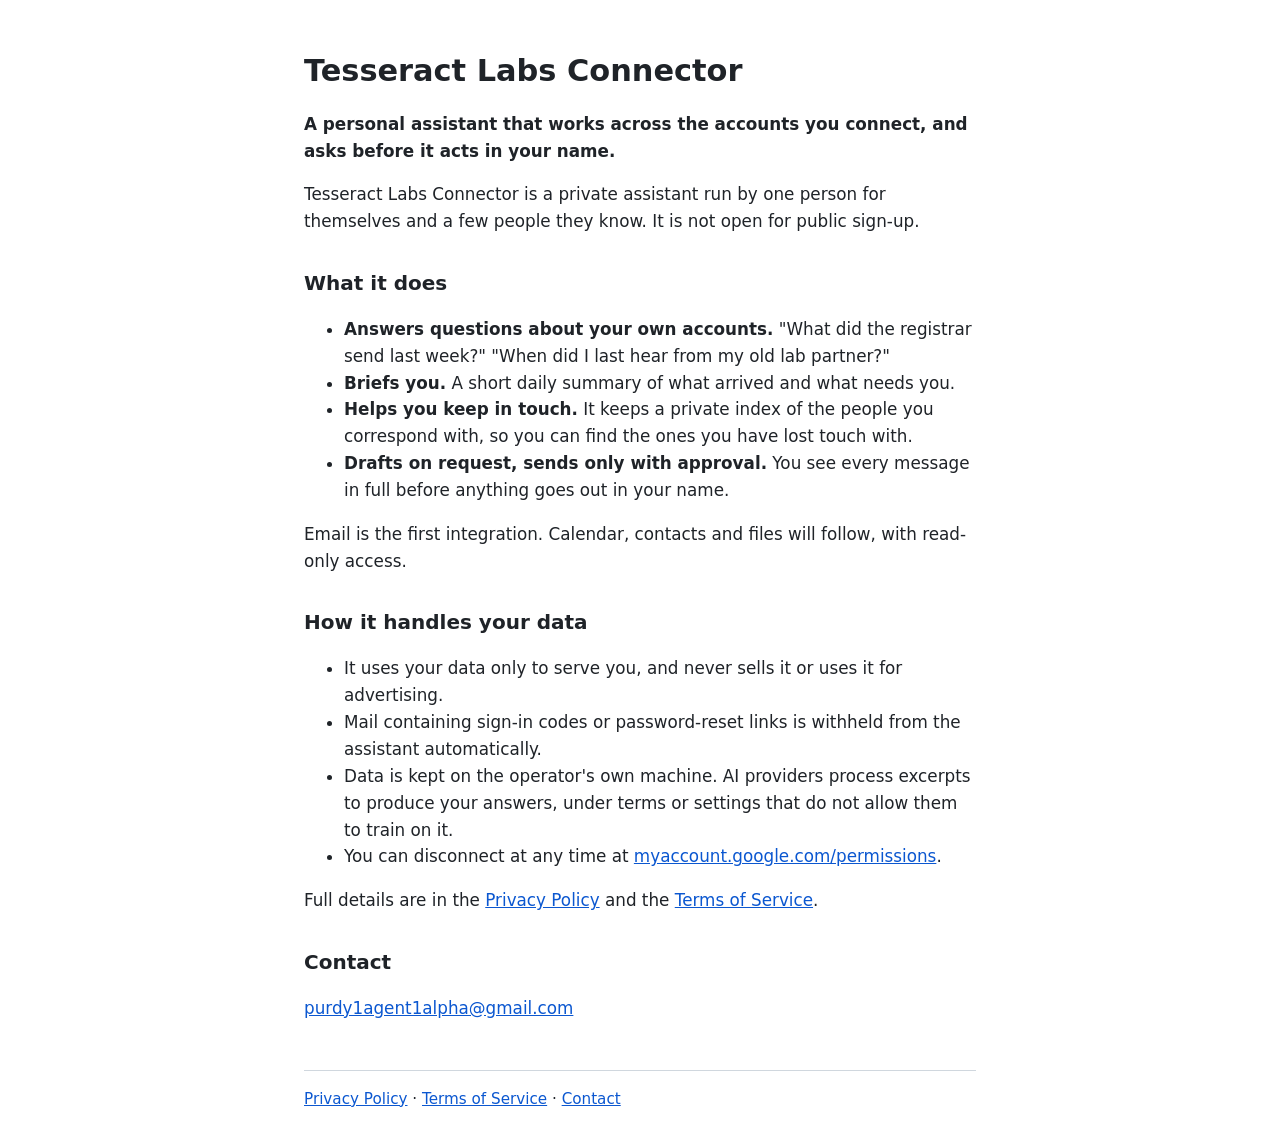
==== index.html @ a89986ef "Tesseract Labs Connector: homepage, privacy policy and terms" ====
<!doctype html>
<html lang="en">
<head>
<meta charset="utf-8">
<meta name="viewport" content="width=device-width, initial-scale=1">
<title>Tesseract Labs Connector</title>
<meta name="description" content="A personal assistant that works across the accounts you connect, and asks before it acts in your name.">
<link rel="stylesheet" href="/style.css">
</head>
<body>
<main>
<h1>Tesseract Labs Connector</h1>

<p><strong>A personal assistant that works across the accounts you connect, and asks before it
acts in your name.</strong></p>

<p>Tesseract Labs Connector is a private assistant run by one person for themselves and a few
people they know. It is not open for public sign-up.</p>

<h2>What it does</h2>
<ul>
<li><strong>Answers questions about your own accounts.</strong> "What did the registrar send last
week?" "When did I last hear from my old lab partner?"</li>
<li><strong>Briefs you.</strong> A short daily summary of what arrived and what needs you.</li>
<li><strong>Helps you keep in touch.</strong> It keeps a private index of the people you correspond
with, so you can find the ones you have lost touch with.</li>
<li><strong>Drafts on request, sends only with approval.</strong> You see every message in full
before anything goes out in your name.</li>
</ul>

<p>Email is the first integration. Calendar, contacts and files will follow, with read-only access.</p>

<h2>How it handles your data</h2>
<ul>
<li>It uses your data only to serve you, and never sells it or uses it for advertising.</li>
<li>Mail containing sign-in codes or password-reset links is withheld from the assistant
automatically.</li>
<li>Data is kept on the operator's own machine. AI providers process excerpts to produce
your answers, under terms or settings that do not allow them to train on it.</li>
<li>You can disconnect at any time at
<a href="https://myaccount.google.com/permissions">myaccount.google.com/permissions</a>.</li>
</ul>

<p>Full details are in the <a href="https://tesseractlabs.online/privacy">Privacy Policy</a> and the
<a href="https://tesseractlabs.online/terms">Terms of Service</a>.</p>

<h2>Contact</h2>
<p><a href="mailto:purdy1agent1alpha@gmail.com">purdy1agent1alpha@gmail.com</a></p>
</main>
<footer>
<a href="/privacy">Privacy Policy</a> · <a href="/terms">Terms of Service</a> ·
<a href="mailto:purdy1agent1alpha@gmail.com">Contact</a>
</footer>
</body>
</html>
---- style.css ----
body {
  max-width: 42rem;
  margin: 0 auto;
  padding: 2rem 1.25rem;
  font: 1.05rem/1.6 system-ui, -apple-system, "Segoe UI", sans-serif;
  color: #1f2328;
  background: #fff;
}
h1 { font-size: 1.9rem; line-height: 1.25; }
h2 { font-size: 1.25rem; margin-top: 2rem; }
a { color: #0b57d0; }
footer {
  margin-top: 3rem;
  padding-top: 1rem;
  border-top: 1px solid #d0d7de;
  font-size: 0.95rem;
}
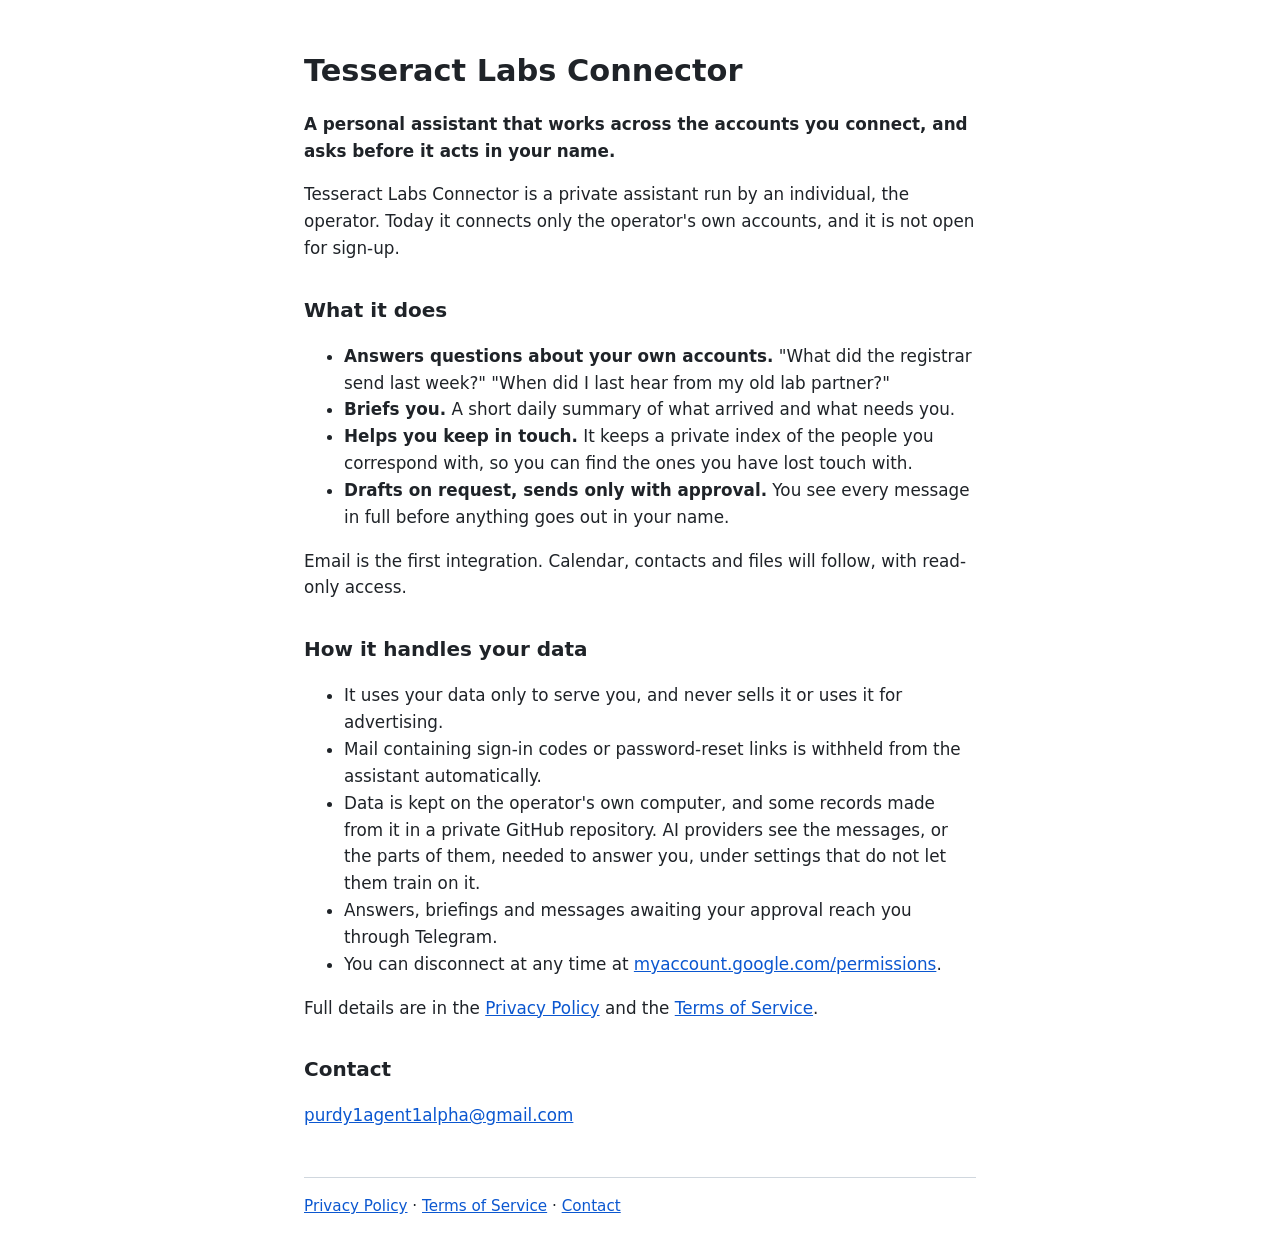
==== commit 49d44688: "T-163: correct the privacy policy, terms and homepage where the quality pass found them untrue The o" ====
--- a/index.html
+++ b/index.html
@@ -14,8 +14,8 @@
 <p><strong>A personal assistant that works across the accounts you connect, and asks before it
 acts in your name.</strong></p>
 
-<p>Tesseract Labs Connector is a private assistant run by one person for themselves and a few
-people they know. It is not open for public sign-up.</p>
+<p>Tesseract Labs Connector is a private assistant run by an individual, the operator. Today it
+connects only the operator's own accounts, and it is not open for sign-up.</p>
 
 <h2>What it does</h2>
 <ul>
@@ -35,8 +35,10 @@
 <li>It uses your data only to serve you, and never sells it or uses it for advertising.</li>
 <li>Mail containing sign-in codes or password-reset links is withheld from the assistant
 automatically.</li>
-<li>Data is kept on the operator's own machine. AI providers process excerpts to produce
-your answers, under terms or settings that do not allow them to train on it.</li>
+<li>Data is kept on the operator's own computer, and some records made from it in a private
+GitHub repository. AI providers see the messages, or the parts of
+them, needed to answer you, under settings that do not let them train on it.</li>
+<li>Answers, briefings and messages awaiting your approval reach you through Telegram.</li>
 <li>You can disconnect at any time at
 <a href="https://myaccount.google.com/permissions">myaccount.google.com/permissions</a>.</li>
 </ul>
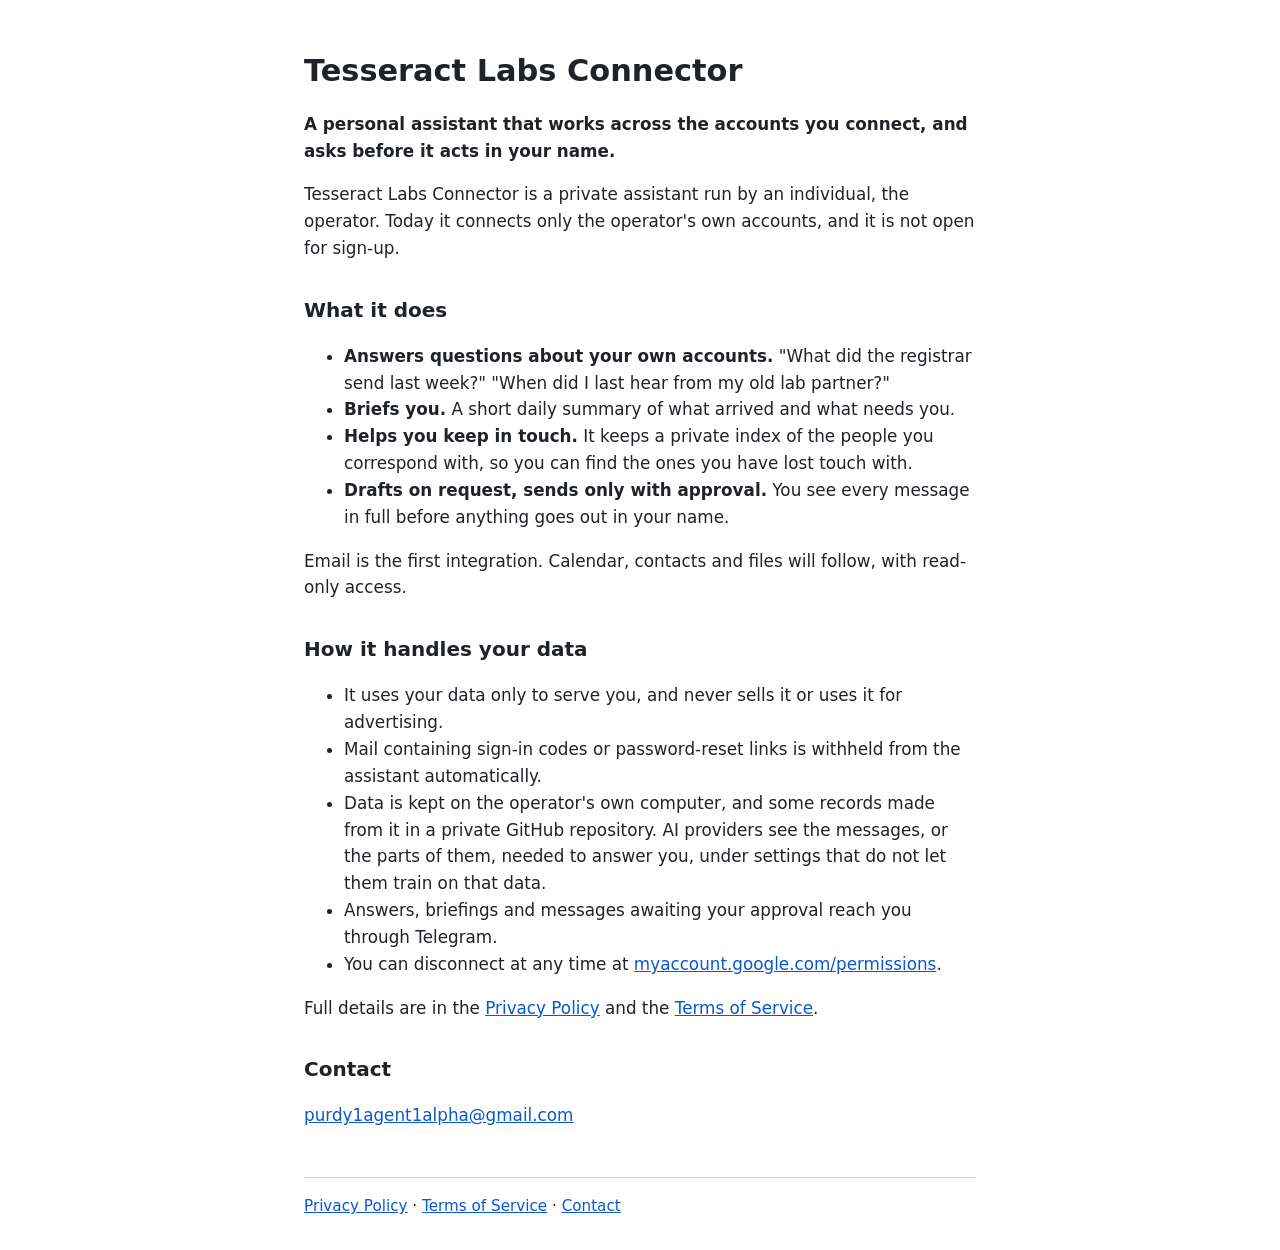
==== commit c7c49b50: "T-163: after the pass: clearer pronoun on the homepage; deletion excepts the repository history and " ====
--- a/index.html
+++ b/index.html
@@ -37,7 +37,7 @@
 automatically.</li>
 <li>Data is kept on the operator's own computer, and some records made from it in a private
 GitHub repository. AI providers see the messages, or the parts of
-them, needed to answer you, under settings that do not let them train on it.</li>
+them, needed to answer you, under settings that do not let them train on that data.</li>
 <li>Answers, briefings and messages awaiting your approval reach you through Telegram.</li>
 <li>You can disconnect at any time at
 <a href="https://myaccount.google.com/permissions">myaccount.google.com/permissions</a>.</li>
